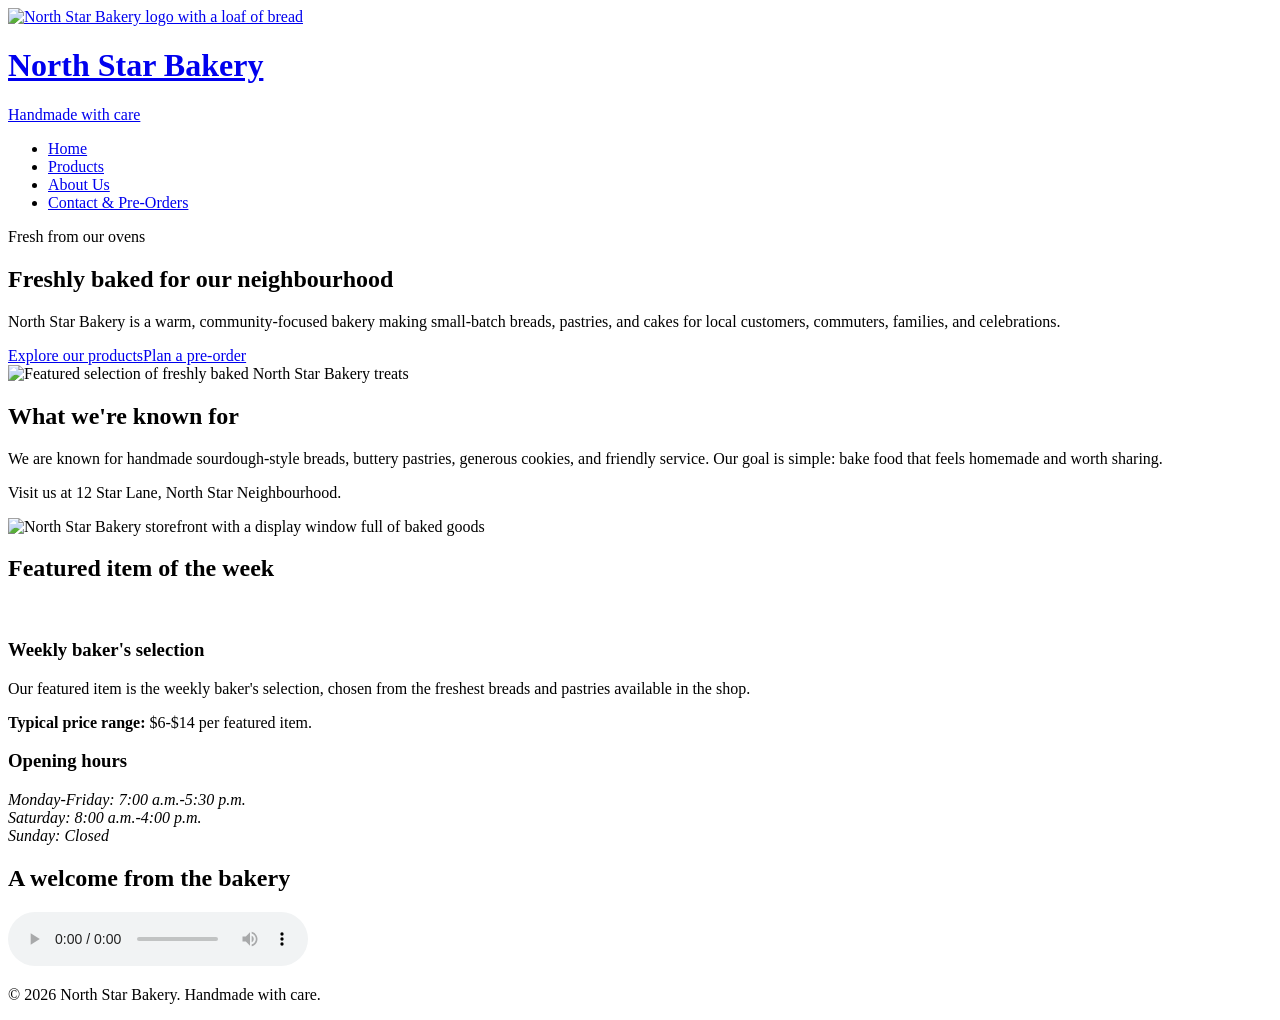
==== index.html @ 9ff2a0b4 "Add Touchstone 4 home page" ====
<!DOCTYPE html><html lang="en"><head><meta charset="UTF-8"><meta name="viewport" content="width=device-width, initial-scale=1.0"><meta name="description" content="North Star Bakery - handmade breads, pastries and celebration treats for the neighbourhood."><title>North Star Bakery | Home</title><link rel="stylesheet" href="styles.css"><script src="script.js" defer></script></head><body><header class="site-header"><div class="header-inner"><a class="brand" href="index.html"><img src="bakery-logo.png" alt="North Star Bakery logo with a loaf of bread"><span class="brand-text"><h1>North Star Bakery</h1><p>Handmade with care</p></span></a><nav class="main-nav" aria-label="Main navigation"><ul><li><a href="index.html" aria-current="page">Home</a></li><li><a href="products.html">Products</a></li><li><a href="about.html">About Us</a></li><li><a href="contact.html">Contact &amp; Pre-Orders</a></li></ul></nav></div></header><main><section class="hero"><div class="hero-copy"><p class="eyebrow">Fresh from our ovens</p><h2>Freshly baked for our neighbourhood</h2><p>North Star Bakery is a warm, community-focused bakery making small-batch breads, pastries, and cakes for local customers, commuters, families, and celebrations.</p><div class="button-row"><a class="button" href="products.html">Explore our products</a><a class="button secondary" href="contact.html">Plan a pre-order</a></div></div><div class="hero-media"><img src="bakery-feature-large.png" alt="Featured selection of freshly baked North Star Bakery treats"></div></section><section class="section section-accent"><h2>What we're known for</h2><div class="two-column"><div><p>We are known for handmade sourdough-style breads, buttery pastries, generous cookies, and friendly service. Our goal is simple: bake food that feels homemade and worth sharing.</p><p class="small-note">Visit us at 12 Star Lane, North Star Neighbourhood.</p></div><img src="bakery-storefront.png" alt="North Star Bakery storefront with a display window full of baked goods"></div></section><section class="section"><h2>Featured item of the week</h2><div class="cards"><article class="card"><picture><source srcset="bakery-feature-small.png" media="(max-width: 600px)"><img src="bakery-feature-large.png" alt="Featured selection of freshly baked North Star Bakery treats"></picture><h3>Weekly baker's selection</h3><p>Our featured item is the weekly baker's selection, chosen from the freshest breads and pastries available in the shop.</p><p><strong>Typical price range:</strong> $6-$14 per featured item.</p></article><article class="card"><h3>Opening hours</h3><address>Monday-Friday: 7:00 a.m.-5:30 p.m.<br>Saturday: 8:00 a.m.-4:00 p.m.<br>Sunday: Closed</address></article></div></section><section class="section"><h2>A welcome from the bakery</h2><div class="media-frame"><audio controls><source src="bakery-welcome.mp3" type="audio/mpeg">Your browser does not support audio playback. The North Star Bakery welcome message is available as audio in a supported browser.</audio></div></section></main><footer class="site-footer"><p>&copy; 2026 North Star Bakery. Handmade with care.</p></footer></body></html>
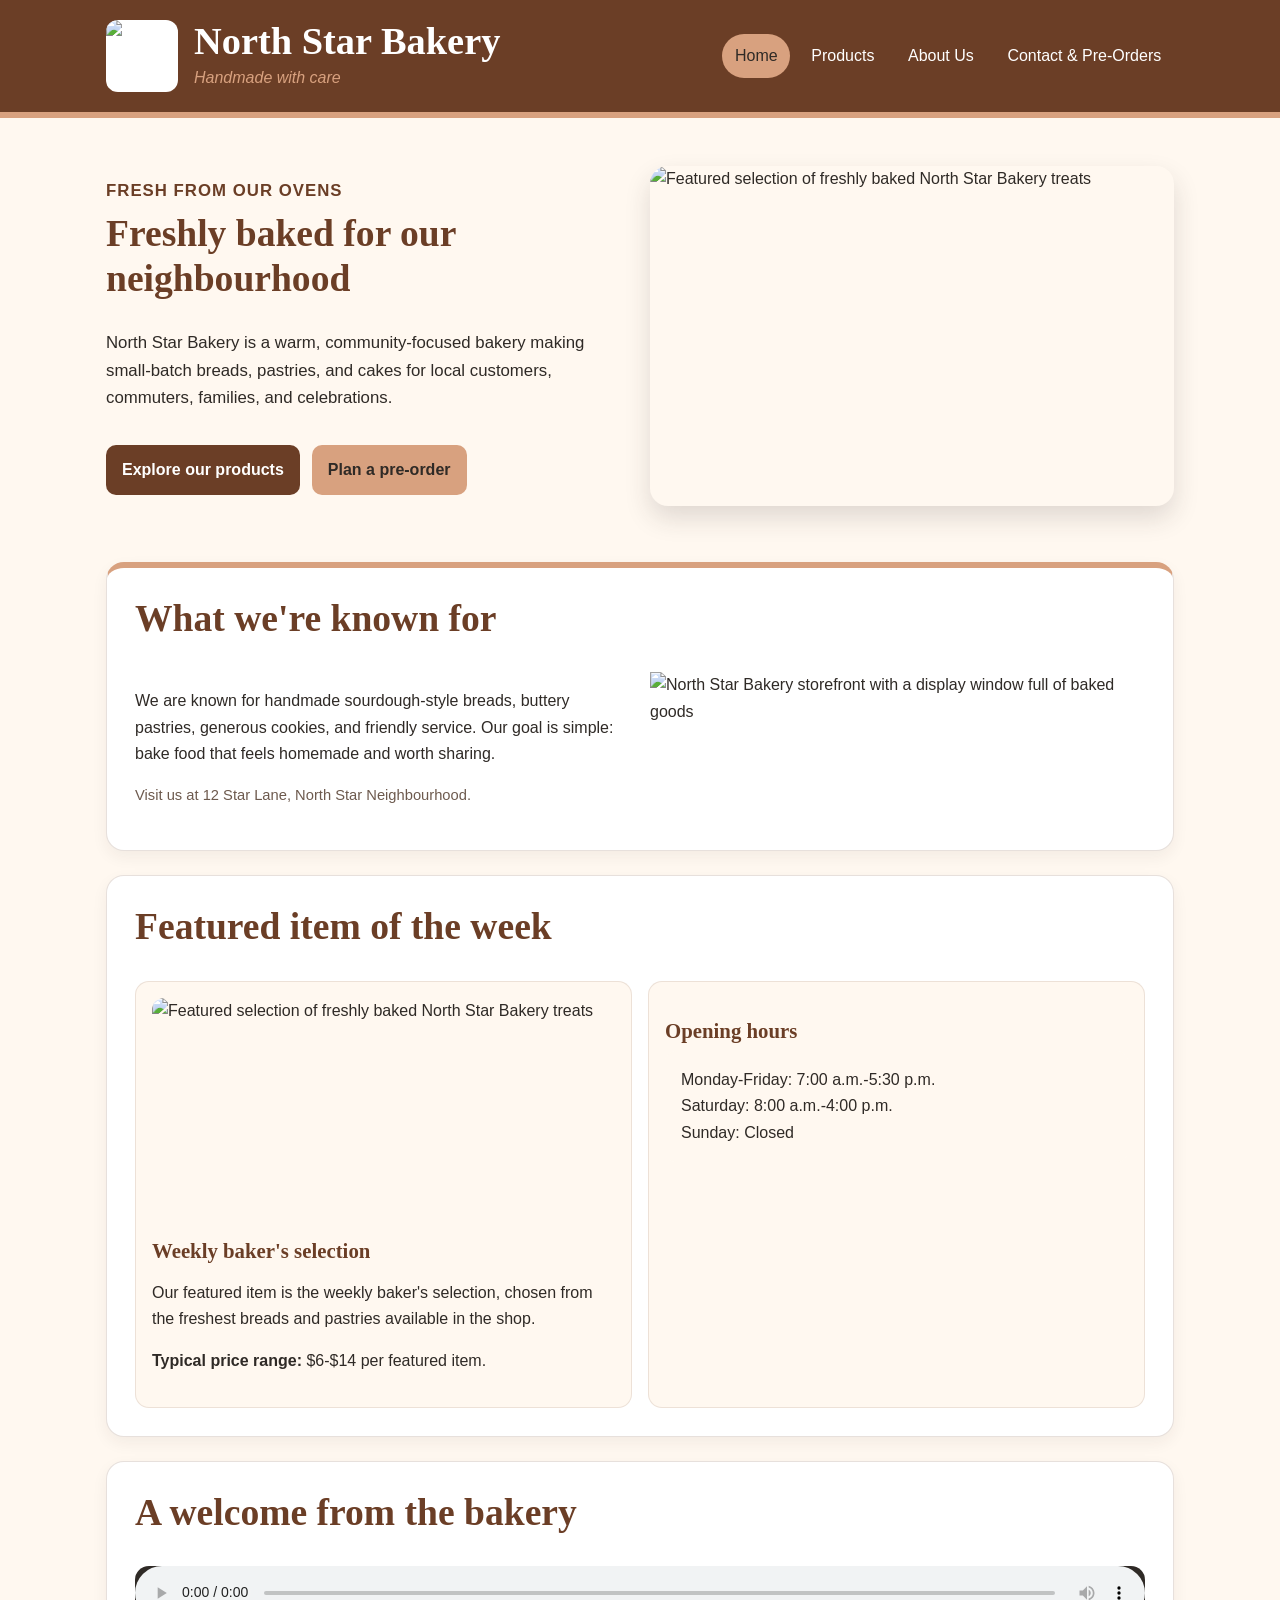
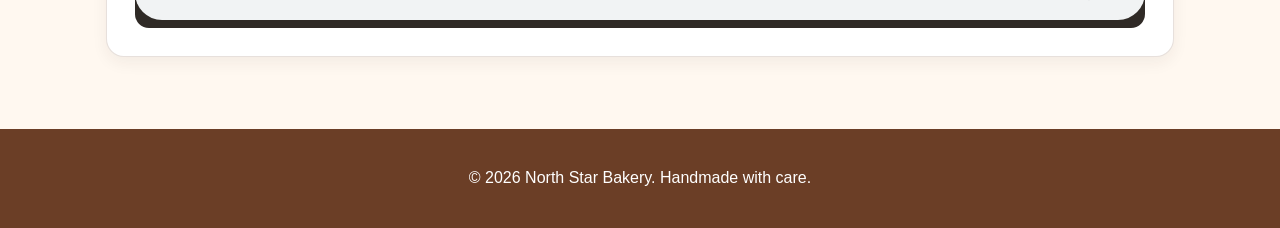
==== commit d9911b76: "Use repository-local image assets and preserve welcome audio" ====
--- a/index.html
+++ b/index.html
@@ -1 +1 @@
-<!DOCTYPE html><html lang="en"><head><meta charset="UTF-8"><meta name="viewport" content="width=device-width, initial-scale=1.0"><meta name="description" content="North Star Bakery - handmade breads, pastries and celebration treats for the neighbourhood."><title>North Star Bakery | Home</title><link rel="stylesheet" href="styles.css"><script src="script.js" defer></script></head><body><header class="site-header"><div class="header-inner"><a class="brand" href="index.html"><img src="bakery-logo.png" alt="North Star Bakery logo with a loaf of bread"><span class="brand-text"><h1>North Star Bakery</h1><p>Handmade with care</p></span></a><nav class="main-nav" aria-label="Main navigation"><ul><li><a href="index.html" aria-current="page">Home</a></li><li><a href="products.html">Products</a></li><li><a href="about.html">About Us</a></li><li><a href="contact.html">Contact &amp; Pre-Orders</a></li></ul></nav></div></header><main><section class="hero"><div class="hero-copy"><p class="eyebrow">Fresh from our ovens</p><h2>Freshly baked for our neighbourhood</h2><p>North Star Bakery is a warm, community-focused bakery making small-batch breads, pastries, and cakes for local customers, commuters, families, and celebrations.</p><div class="button-row"><a class="button" href="products.html">Explore our products</a><a class="button secondary" href="contact.html">Plan a pre-order</a></div></div><div class="hero-media"><img src="bakery-feature-large.png" alt="Featured selection of freshly baked North Star Bakery treats"></div></section><section class="section section-accent"><h2>What we're known for</h2><div class="two-column"><div><p>We are known for handmade sourdough-style breads, buttery pastries, generous cookies, and friendly service. Our goal is simple: bake food that feels homemade and worth sharing.</p><p class="small-note">Visit us at 12 Star Lane, North Star Neighbourhood.</p></div><img src="bakery-storefront.png" alt="North Star Bakery storefront with a display window full of baked goods"></div></section><section class="section"><h2>Featured item of the week</h2><div class="cards"><article class="card"><picture><source srcset="bakery-feature-small.png" media="(max-width: 600px)"><img src="bakery-feature-large.png" alt="Featured selection of freshly baked North Star Bakery treats"></picture><h3>Weekly baker's selection</h3><p>Our featured item is the weekly baker's selection, chosen from the freshest breads and pastries available in the shop.</p><p><strong>Typical price range:</strong> $6-$14 per featured item.</p></article><article class="card"><h3>Opening hours</h3><address>Monday-Friday: 7:00 a.m.-5:30 p.m.<br>Saturday: 8:00 a.m.-4:00 p.m.<br>Sunday: Closed</address></article></div></section><section class="section"><h2>A welcome from the bakery</h2><div class="media-frame"><audio controls><source src="bakery-welcome.mp3" type="audio/mpeg">Your browser does not support audio playback. The North Star Bakery welcome message is available as audio in a supported browser.</audio></div></section></main><footer class="site-footer"><p>&copy; 2026 North Star Bakery. Handmade with care.</p></footer></body></html>+<!DOCTYPE html><html lang="en"><head><meta charset="UTF-8"><meta name="viewport" content="width=device-width, initial-scale=1.0"><meta name="description" content="North Star Bakery - handmade breads, pastries and celebration treats for the neighbourhood."><title>North Star Bakery | Home</title><link rel="stylesheet" href="styles.css"><script src="script.js" defer></script></head><body><header class="site-header"><div class="header-inner"><a class="brand" href="index.html"><img src="bakery-logo.svg" alt="North Star Bakery logo with a loaf of bread"><span class="brand-text"><h1>North Star Bakery</h1><p>Handmade with care</p></span></a><nav class="main-nav" aria-label="Main navigation"><ul><li><a href="index.html" aria-current="page">Home</a></li><li><a href="products.html">Products</a></li><li><a href="about.html">About Us</a></li><li><a href="contact.html">Contact &amp; Pre-Orders</a></li></ul></nav></div></header><main><section class="hero"><div class="hero-copy"><p class="eyebrow">Fresh from our ovens</p><h2>Freshly baked for our neighbourhood</h2><p>North Star Bakery is a warm, community-focused bakery making small-batch breads, pastries, and cakes for local customers, commuters, families, and celebrations.</p><div class="button-row"><a class="button" href="products.html">Explore our products</a><a class="button secondary" href="contact.html">Plan a pre-order</a></div></div><div class="hero-media"><img src="bakery-feature-large.svg" alt="Featured selection of freshly baked North Star Bakery treats"></div></section><section class="section section-accent"><h2>What we're known for</h2><div class="two-column"><div><p>We are known for handmade sourdough-style breads, buttery pastries, generous cookies, and friendly service. Our goal is simple: bake food that feels homemade and worth sharing.</p><p class="small-note">Visit us at 12 Star Lane, North Star Neighbourhood.</p></div><img src="bakery-storefront.svg" alt="North Star Bakery storefront with a display window full of baked goods"></div></section><section class="section"><h2>Featured item of the week</h2><div class="cards"><article class="card"><picture><source srcset="bakery-feature-small.svg" media="(max-width: 600px)"><img src="bakery-feature-large.svg" alt="Featured selection of freshly baked North Star Bakery treats"></picture><h3>Weekly baker's selection</h3><p>Our featured item is the weekly baker's selection, chosen from the freshest breads and pastries available in the shop.</p><p><strong>Typical price range:</strong> $6-$14 per featured item.</p></article><article class="card"><h3>Opening hours</h3><address>Monday-Friday: 7:00 a.m.-5:30 p.m.<br>Saturday: 8:00 a.m.-4:00 p.m.<br>Sunday: Closed</address></article></div></section><section class="section"><h2>A welcome from the bakery</h2><div class="media-frame"><audio controls><source src="https://akalzh.github.io/north-star-bakery-touchstone3/bakery-welcome.mp3" type="audio/mpeg">Your browser does not support audio playback. The North Star Bakery welcome message is available in a supported browser.</audio></div></section></main><footer class="site-footer"><p>&copy; 2026 North Star Bakery. Handmade with care.</p></footer></body></html>
--- a/styles.css
+++ b/styles.css
@@ -0,0 +1 @@
+:root{--cream:#FFF8F0;--brown:#6B3E26;--peach:#D8A17F;--charcoal:#2F2A26;--white:#FFFFFF;--max-width:1100px}*{box-sizing:border-box}html{scroll-behavior:smooth}body{margin:0;background:var(--cream);color:var(--charcoal);font-family:Arial,Helvetica,sans-serif;line-height:1.65}img,video{max-width:100%;display:block}a{color:var(--brown)}a:focus-visible,button:focus-visible,input:focus-visible,select:focus-visible,textarea:focus-visible{outline:3px solid var(--peach);outline-offset:2px}.site-header{background:var(--brown);color:var(--white);border-bottom:6px solid var(--peach)}.header-inner{max-width:var(--max-width);margin:0 auto;padding:1.25rem 1rem}.brand{display:flex;align-items:center;gap:1rem;text-decoration:none;color:var(--white)}.brand img{width:72px;height:72px;object-fit:contain;background:var(--white);border-radius:12px}.brand-text h1{margin:0;font-family:Georgia,"Times New Roman",serif;font-size:clamp(1.65rem,5vw,2.4rem);line-height:1.05}.brand-text p{margin:.25rem 0 0;color:var(--peach);font-style:italic}.main-nav ul{list-style:none;display:flex;flex-wrap:wrap;gap:.5rem;margin:1rem 0 0;padding:0}.main-nav a{display:block;padding:.55rem .8rem;border-radius:999px;color:var(--white);text-decoration:none}.main-nav a:hover,.main-nav a[aria-current="page"]{background:var(--peach);color:var(--charcoal)}main{max-width:var(--max-width);margin:0 auto;padding:1.25rem 1rem 3rem}.hero{display:flex;flex-direction:column;gap:1.25rem;align-items:stretch;padding:1rem 0 2rem}.hero-copy{display:flex;flex-direction:column;justify-content:center}.eyebrow{margin:0 0 .4rem;color:var(--brown);font-weight:700;letter-spacing:.06em;text-transform:uppercase;font-size:.82rem}h2,h3{font-family:Georgia,"Times New Roman",serif;color:var(--brown);line-height:1.2}h2{font-size:clamp(1.65rem,4vw,2.35rem);margin-top:0}h3{font-size:1.3rem}.hero h2{margin-bottom:.7rem}.hero p{font-size:1.05rem}.button-row{display:flex;flex-wrap:wrap;gap:.75rem;margin-top:1rem}.button{display:inline-block;padding:.75rem 1rem;border-radius:10px;background:var(--brown);color:var(--white);font-weight:700;text-decoration:none}.button.secondary{background:var(--peach);color:var(--charcoal)}.hero-media{border-radius:18px;overflow:hidden;box-shadow:0 12px 26px rgba(47,42,38,.15)}.hero-media img{width:100%;height:100%;object-fit:cover}.section{margin:1.5rem 0;padding:1.4rem;background:var(--white);border:1px solid rgba(107,62,38,.16);border-radius:18px;box-shadow:0 6px 16px rgba(47,42,38,.06)}.section-accent{border-top:6px solid var(--peach)}.cards{display:flex;flex-direction:column;gap:1rem}.card{flex:1 1 0;padding:1rem;background:var(--cream);border-radius:14px;border:1px solid rgba(107,62,38,.12)}.card img{width:100%;height:220px;object-fit:cover;border-radius:12px;margin-bottom:.9rem}.card h3{margin-bottom:.45rem}.product-list{display:flex;flex-direction:column;gap:.9rem}.product-item{padding:1rem;border-left:4px solid var(--peach);background:var(--cream);border-radius:8px}.product-item strong{color:var(--brown)}figure{margin:0}figcaption{margin-top:.7rem;font-style:italic;color:#5d4c43}address{font-style:normal;background:var(--cream);border-radius:12px;padding:1rem}.media-frame{border-radius:14px;overflow:hidden;background:var(--charcoal)}.media-frame audio,.media-frame video{width:100%}form{display:flex;flex-direction:column;gap:1rem}fieldset{border:2px solid rgba(107,62,38,.22);border-radius:12px;padding:1rem}legend{padding:0 .5rem;font-family:Georgia,"Times New Roman",serif;font-weight:700;color:var(--brown)}label{display:inline-block;margin-bottom:.35rem;font-weight:700}input,select,textarea{width:100%;border:1px solid #B9AAA0;border-radius:8px;padding:.7rem .75rem;font:inherit;color:var(--charcoal);background:var(--white)}textarea{resize:vertical}button{border:0;cursor:pointer;font:inherit}.site-footer{background:var(--brown);color:var(--white);text-align:center;padding:1.25rem 1rem}.small-note{color:#6d5a4e;font-size:.92rem}.filter-panel{display:grid;gap:.5rem;margin:1rem 0;padding:1rem;background:var(--cream);border:1px solid rgba(107,62,38,.16);border-radius:12px}.filter-panel label{margin:0}.filter-panel select{max-width:420px}.product-card{display:flex;align-items:center;justify-content:space-between;gap:1rem}.product-card p{margin:.25rem 0}.favorite-button{background:var(--peach);color:var(--charcoal);padding:.65rem .8rem;border-radius:8px;font-weight:700;white-space:nowrap}.favorite-button[aria-pressed="true"]{background:var(--brown);color:var(--white)}.field-error{display:block;margin-top:.3rem;color:#8a1c1c;font-weight:700;font-size:.92rem}.form-message{margin:0;font-weight:700}.form-message.error{color:#8a1c1c}.form-message.success{color:#2e5d34}@media (min-width:720px){.header-inner{display:flex;align-items:center;justify-content:space-between;gap:1.5rem}.main-nav ul{justify-content:flex-end;margin-top:0}.hero{flex-direction:row;align-items:stretch}.hero-copy,.hero-media{flex:1 1 0}.hero-media{min-height:340px}.cards{flex-direction:row}.product-list{flex-direction:row;flex-wrap:wrap}.product-item{flex:1 1 45%}.two-column{display:flex;gap:1.25rem;align-items:flex-start}.two-column>*{flex:1 1 0}.filter-panel{grid-template-columns:auto minmax(220px,420px);align-items:center}.filter-panel .small-note{grid-column:1/-1}.product-card{flex-basis:100%}}@media (min-width:1000px){main{padding-top:2rem}.section{padding:1.75rem}}
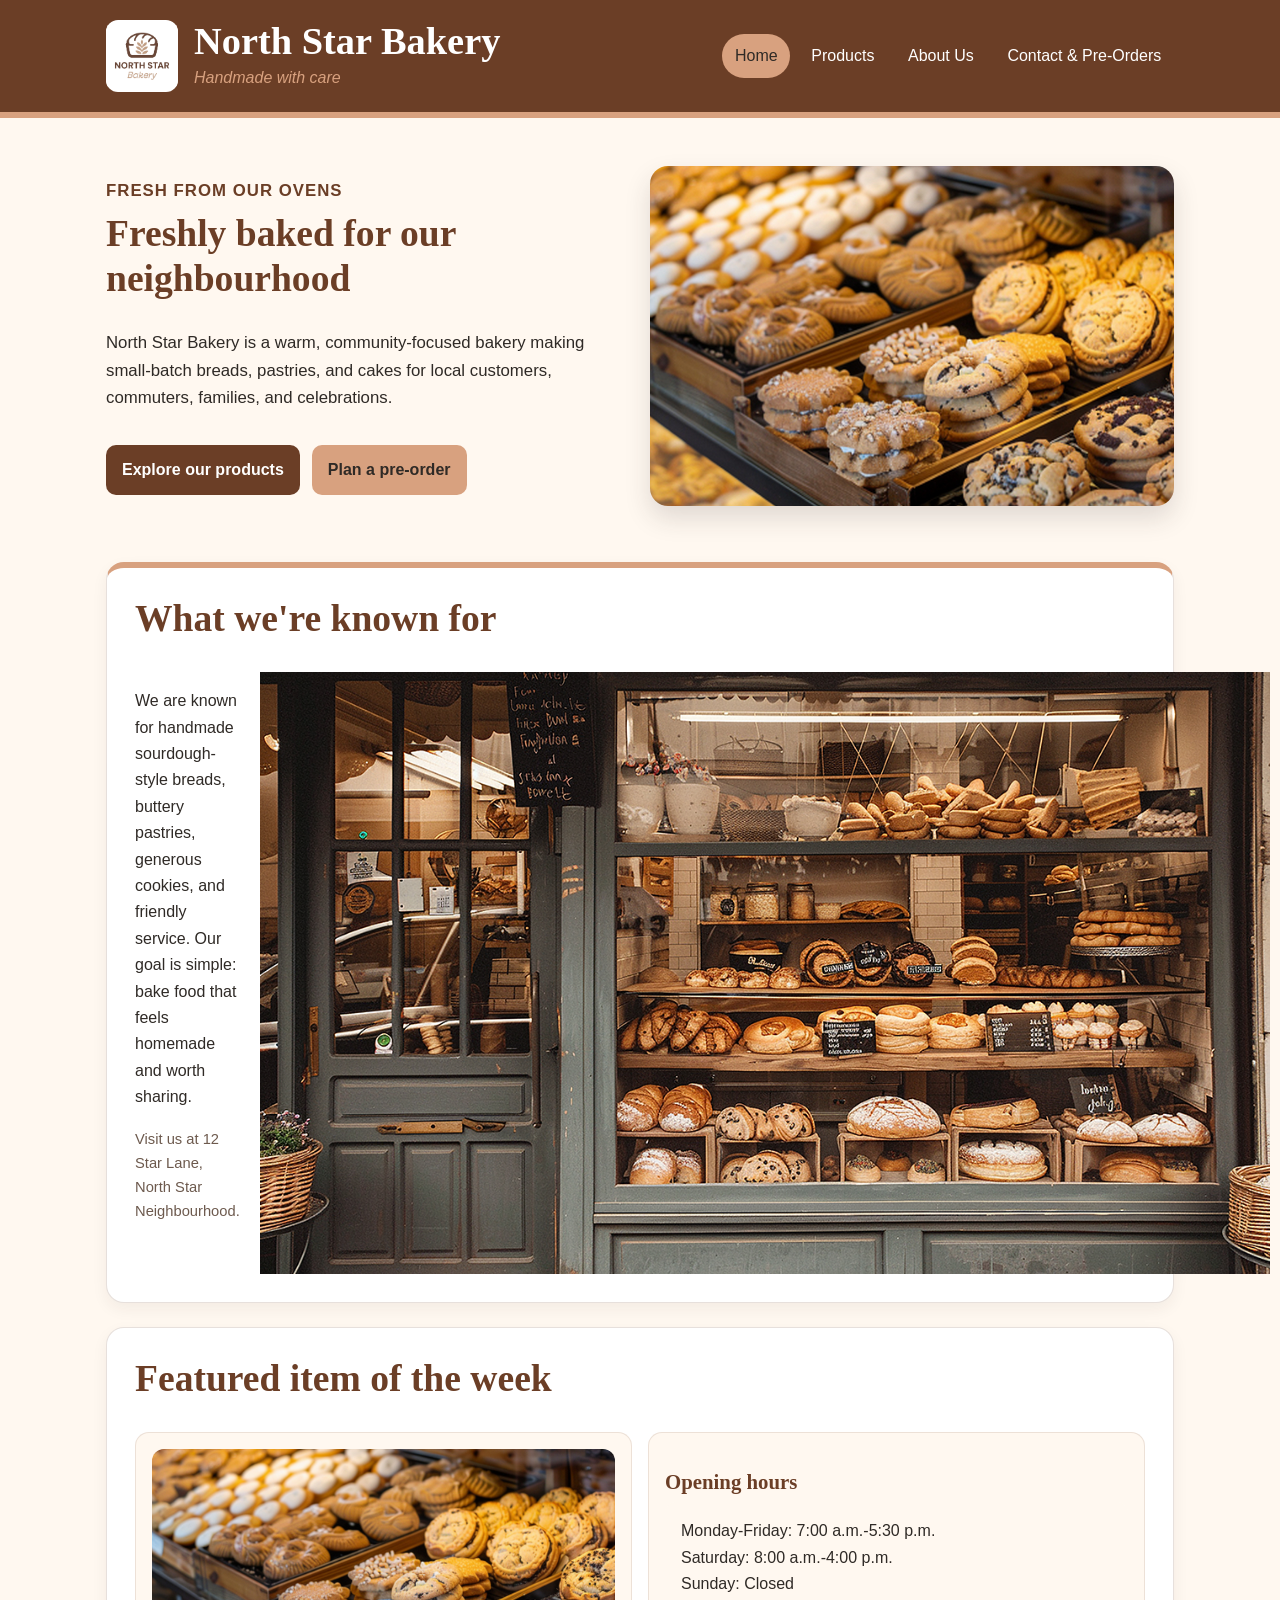
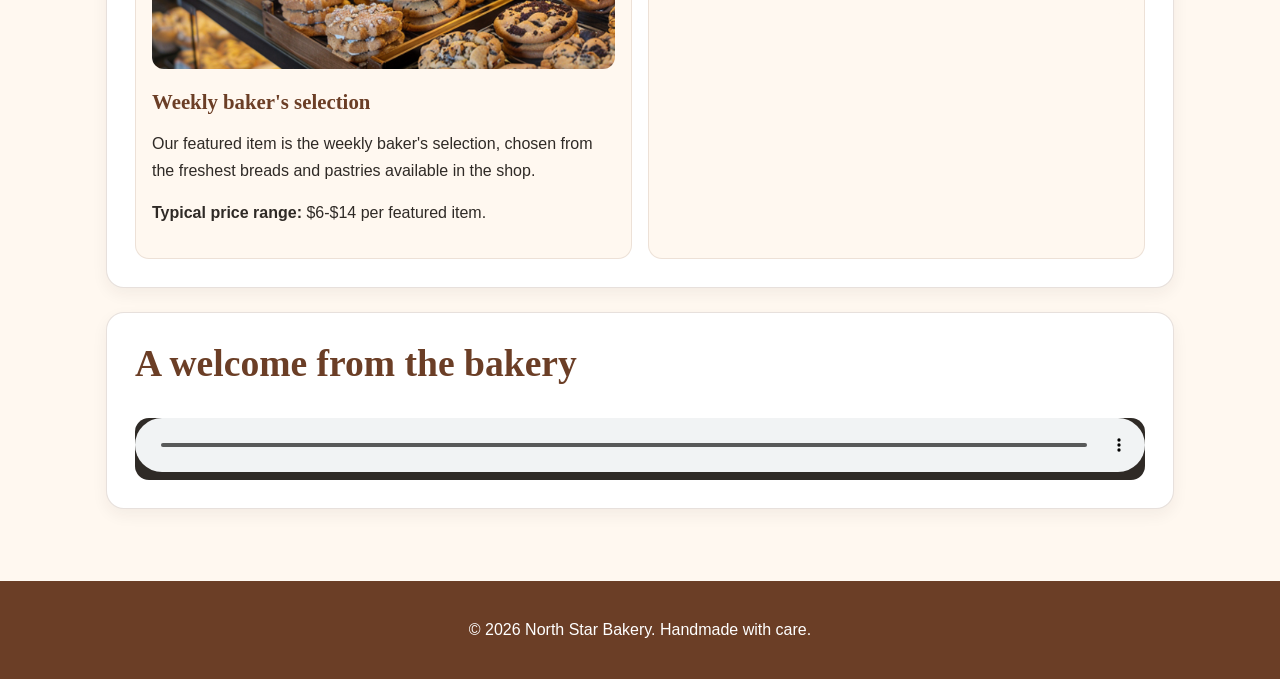
==== commit 138d1d1f: "Use local Touchstone 4 image and audio assets" ====
--- a/index.html
+++ b/index.html
@@ -1 +1,16 @@
-<!DOCTYPE html><html lang="en"><head><meta charset="UTF-8"><meta name="viewport" content="width=device-width, initial-scale=1.0"><meta name="description" content="North Star Bakery - handmade breads, pastries and celebration treats for the neighbourhood."><title>North Star Bakery | Home</title><link rel="stylesheet" href="styles.css"><script src="script.js" defer></script></head><body><header class="site-header"><div class="header-inner"><a class="brand" href="index.html"><img src="bakery-logo.svg" alt="North Star Bakery logo with a loaf of bread"><span class="brand-text"><h1>North Star Bakery</h1><p>Handmade with care</p></span></a><nav class="main-nav" aria-label="Main navigation"><ul><li><a href="index.html" aria-current="page">Home</a></li><li><a href="products.html">Products</a></li><li><a href="about.html">About Us</a></li><li><a href="contact.html">Contact &amp; Pre-Orders</a></li></ul></nav></div></header><main><section class="hero"><div class="hero-copy"><p class="eyebrow">Fresh from our ovens</p><h2>Freshly baked for our neighbourhood</h2><p>North Star Bakery is a warm, community-focused bakery making small-batch breads, pastries, and cakes for local customers, commuters, families, and celebrations.</p><div class="button-row"><a class="button" href="products.html">Explore our products</a><a class="button secondary" href="contact.html">Plan a pre-order</a></div></div><div class="hero-media"><img src="bakery-feature-large.svg" alt="Featured selection of freshly baked North Star Bakery treats"></div></section><section class="section section-accent"><h2>What we're known for</h2><div class="two-column"><div><p>We are known for handmade sourdough-style breads, buttery pastries, generous cookies, and friendly service. Our goal is simple: bake food that feels homemade and worth sharing.</p><p class="small-note">Visit us at 12 Star Lane, North Star Neighbourhood.</p></div><img src="bakery-storefront.svg" alt="North Star Bakery storefront with a display window full of baked goods"></div></section><section class="section"><h2>Featured item of the week</h2><div class="cards"><article class="card"><picture><source srcset="bakery-feature-small.svg" media="(max-width: 600px)"><img src="bakery-feature-large.svg" alt="Featured selection of freshly baked North Star Bakery treats"></picture><h3>Weekly baker's selection</h3><p>Our featured item is the weekly baker's selection, chosen from the freshest breads and pastries available in the shop.</p><p><strong>Typical price range:</strong> $6-$14 per featured item.</p></article><article class="card"><h3>Opening hours</h3><address>Monday-Friday: 7:00 a.m.-5:30 p.m.<br>Saturday: 8:00 a.m.-4:00 p.m.<br>Sunday: Closed</address></article></div></section><section class="section"><h2>A welcome from the bakery</h2><div class="media-frame"><audio controls><source src="https://akalzh.github.io/north-star-bakery-touchstone3/bakery-welcome.mp3" type="audio/mpeg">Your browser does not support audio playback. The North Star Bakery welcome message is available in a supported browser.</audio></div></section></main><footer class="site-footer"><p>&copy; 2026 North Star Bakery. Handmade with care.</p></footer></body></html>+<!DOCTYPE html>
+<html lang="en">
+<head>
+<meta charset="UTF-8"><meta name="viewport" content="width=device-width, initial-scale=1.0">
+<meta name="description" content="North Star Bakery - handmade breads, pastries and celebration treats for the neighbourhood.">
+<title>North Star Bakery | Home</title><link rel="stylesheet" href="styles.css"><script src="script.js" defer></script>
+</head>
+<body>
+<header class="site-header"><div class="header-inner"><a class="brand" href="index.html"><img src="bakery-logo.png" alt="North Star Bakery logo with a loaf of bread"><span class="brand-text"><h1>North Star Bakery</h1><p>Handmade with care</p></span></a><nav class="main-nav" aria-label="Main navigation"><ul><li><a href="index.html" aria-current="page">Home</a></li><li><a href="products.html">Products</a></li><li><a href="about.html">About Us</a></li><li><a href="contact.html">Contact &amp; Pre-Orders</a></li></ul></nav></div></header>
+<main>
+<section class="hero"><div class="hero-copy"><p class="eyebrow">Fresh from our ovens</p><h2>Freshly baked for our neighbourhood</h2><p>North Star Bakery is a warm, community-focused bakery making small-batch breads, pastries, and cakes for local customers, commuters, families, and celebrations.</p><div class="button-row"><a class="button" href="products.html">Explore our products</a><a class="button secondary" href="contact.html">Plan a pre-order</a></div></div><div class="hero-media"><img src="bakery-feature-large.png" alt="Featured selection of freshly baked North Star Bakery treats"></div></section>
+<section class="section section-accent"><h2>What we're known for</h2><div class="two-column"><div><p>We are known for handmade sourdough-style breads, buttery pastries, generous cookies, and friendly service. Our goal is simple: bake food that feels homemade and worth sharing.</p><p class="small-note">Visit us at 12 Star Lane, North Star Neighbourhood.</p></div><img src="bakery-storefront.png" alt="North Star Bakery storefront with a display window full of baked goods"></div></section>
+<section class="section"><h2>Featured item of the week</h2><div class="cards"><article class="card"><picture><source srcset="bakery-feature-small.png" media="(max-width: 600px)"><img src="bakery-feature-large.png" alt="Featured selection of freshly baked North Star Bakery treats"></picture><h3>Weekly baker's selection</h3><p>Our featured item is the weekly baker's selection, chosen from the freshest breads and pastries available in the shop.</p><p><strong>Typical price range:</strong> $6-$14 per featured item.</p></article><article class="card"><h3>Opening hours</h3><address>Monday-Friday: 7:00 a.m.-5:30 p.m.<br>Saturday: 8:00 a.m.-4:00 p.m.<br>Sunday: Closed</address></article></div></section>
+<section class="section"><h2>A welcome from the bakery</h2><div class="media-frame"><audio controls><source src="bakery-welcome.mp3" type="audio/mpeg">Your browser does not support audio playback. The North Star Bakery welcome message is available in a supported browser.</audio></div></section>
+</main><footer class="site-footer"><p>&copy; 2026 North Star Bakery. Handmade with care.</p></footer>
+</body></html>
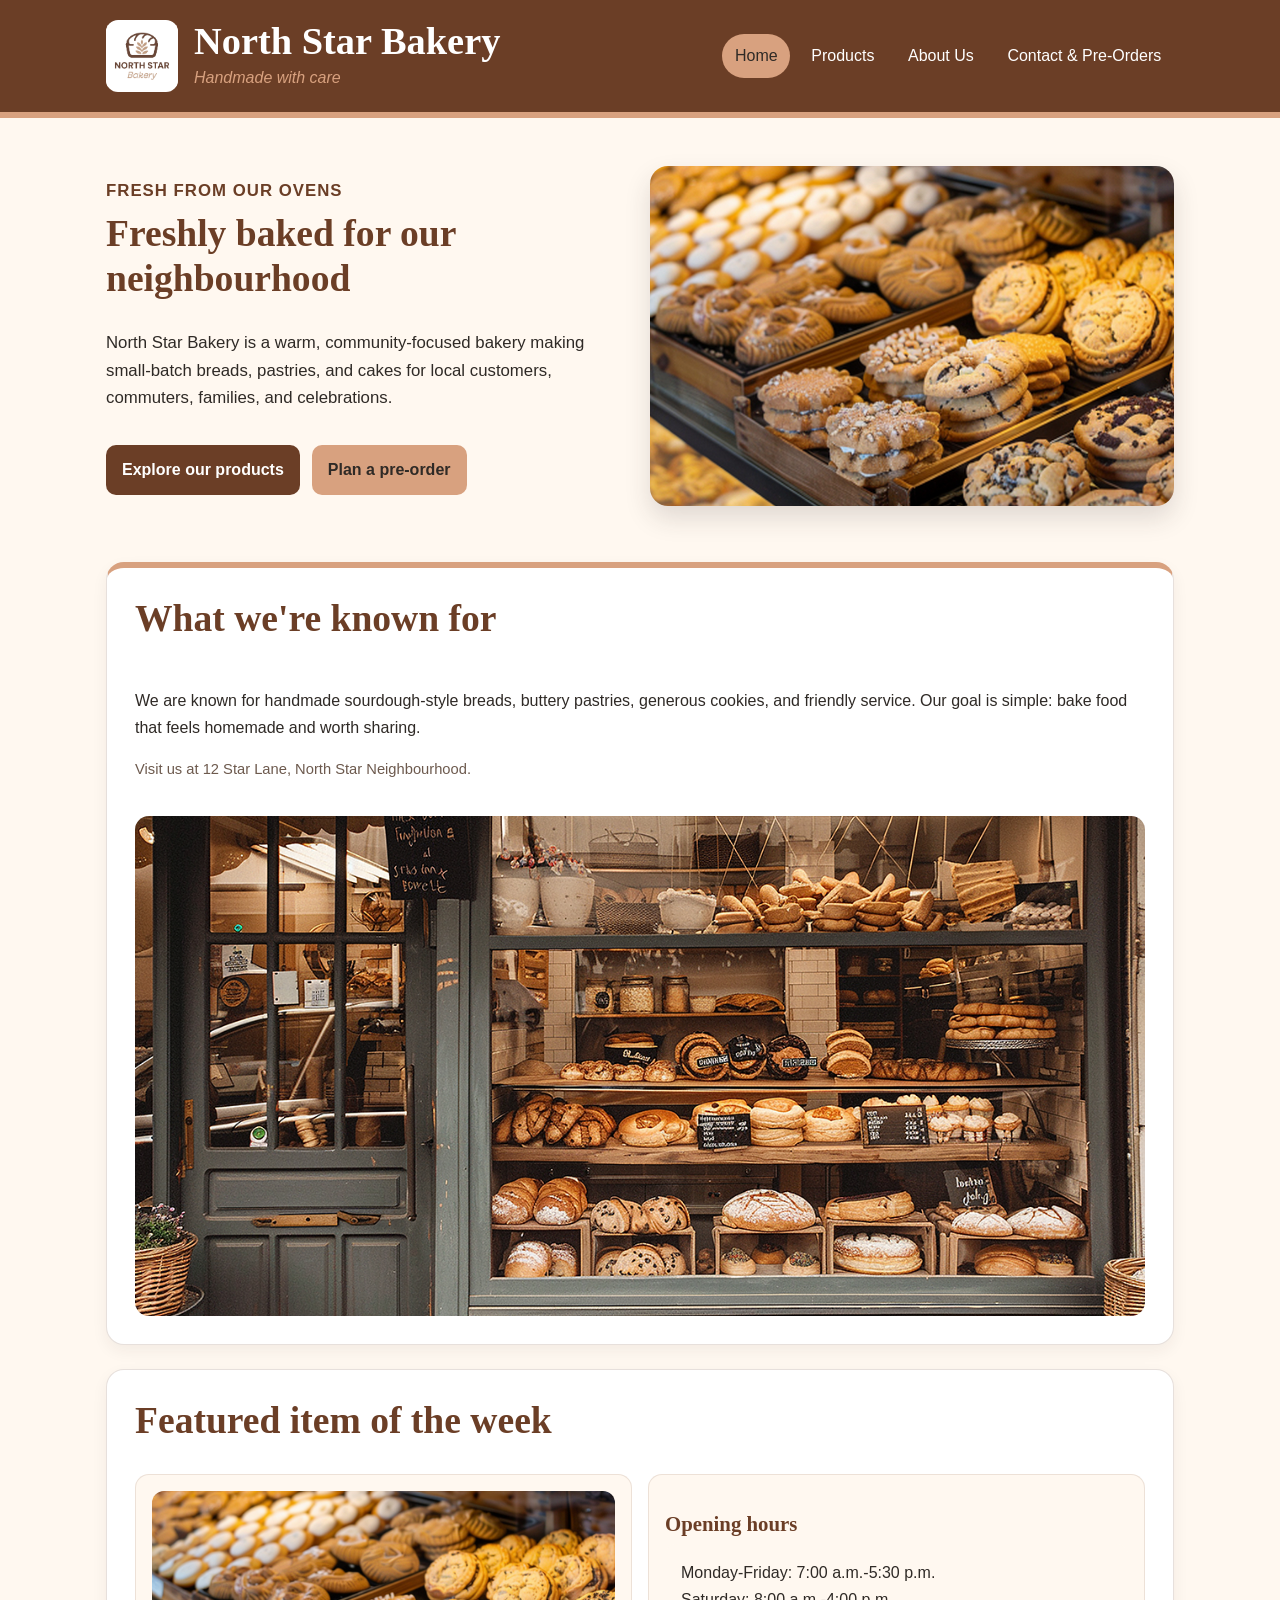
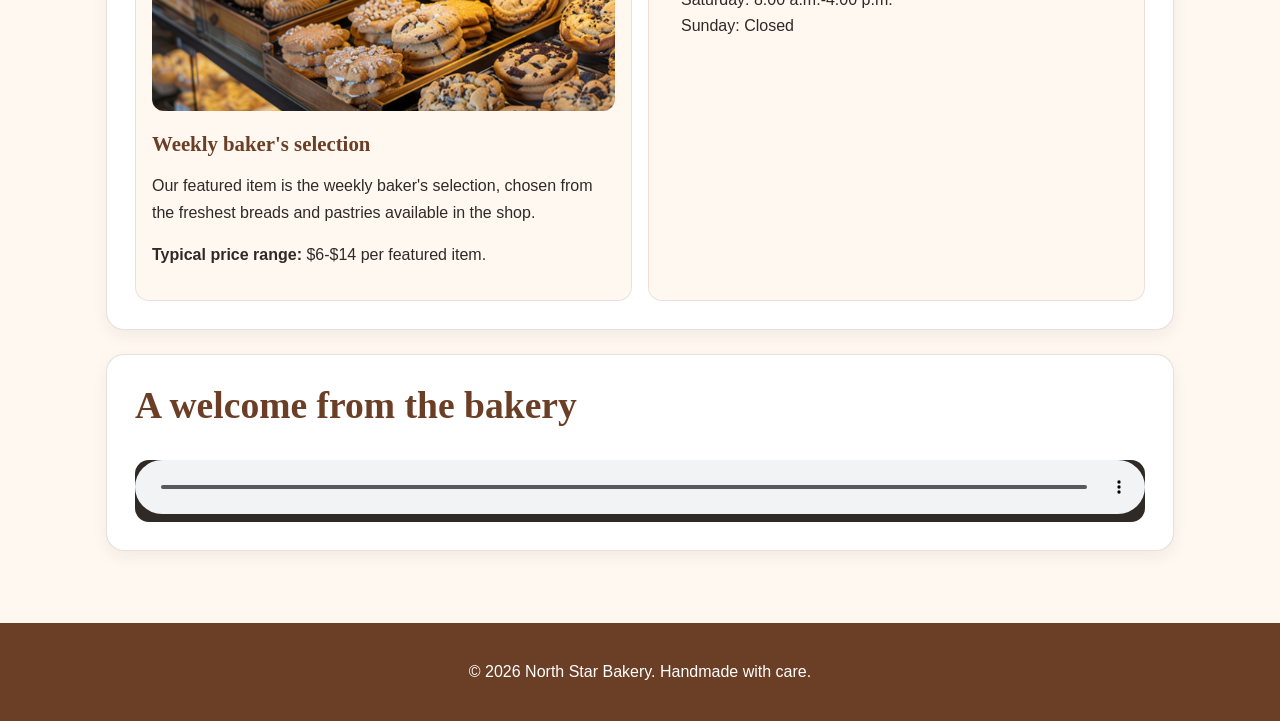
==== commit 0bffc881: "Refresh Touchstone 4 CSS cache after layout fix" ====
--- a/index.html
+++ b/index.html
@@ -3,7 +3,7 @@
 <head>
 <meta charset="UTF-8"><meta name="viewport" content="width=device-width, initial-scale=1.0">
 <meta name="description" content="North Star Bakery - handmade breads, pastries and celebration treats for the neighbourhood.">
-<title>North Star Bakery | Home</title><link rel="stylesheet" href="styles.css"><script src="script.js" defer></script>
+<title>North Star Bakery | Home</title><link rel="stylesheet" href="styles.css?v=3"><script src="script.js" defer></script>
 </head>
 <body>
 <header class="site-header"><div class="header-inner"><a class="brand" href="index.html"><img src="bakery-logo.png" alt="North Star Bakery logo with a loaf of bread"><span class="brand-text"><h1>North Star Bakery</h1><p>Handmade with care</p></span></a><nav class="main-nav" aria-label="Main navigation"><ul><li><a href="index.html" aria-current="page">Home</a></li><li><a href="products.html">Products</a></li><li><a href="about.html">About Us</a></li><li><a href="contact.html">Contact &amp; Pre-Orders</a></li></ul></nav></div></header>
--- a/styles.css
+++ b/styles.css
@@ -1 +1 @@
-:root{--cream:#FFF8F0;--brown:#6B3E26;--peach:#D8A17F;--charcoal:#2F2A26;--white:#FFFFFF;--max-width:1100px}*{box-sizing:border-box}html{scroll-behavior:smooth}body{margin:0;background:var(--cream);color:var(--charcoal);font-family:Arial,Helvetica,sans-serif;line-height:1.65}img,video{max-width:100%;display:block}a{color:var(--brown)}a:focus-visible,button:focus-visible,input:focus-visible,select:focus-visible,textarea:focus-visible{outline:3px solid var(--peach);outline-offset:2px}.site-header{background:var(--brown);color:var(--white);border-bottom:6px solid var(--peach)}.header-inner{max-width:var(--max-width);margin:0 auto;padding:1.25rem 1rem}.brand{display:flex;align-items:center;gap:1rem;text-decoration:none;color:var(--white)}.brand img{width:72px;height:72px;object-fit:contain;background:var(--white);border-radius:12px}.brand-text h1{margin:0;font-family:Georgia,"Times New Roman",serif;font-size:clamp(1.65rem,5vw,2.4rem);line-height:1.05}.brand-text p{margin:.25rem 0 0;color:var(--peach);font-style:italic}.main-nav ul{list-style:none;display:flex;flex-wrap:wrap;gap:.5rem;margin:1rem 0 0;padding:0}.main-nav a{display:block;padding:.55rem .8rem;border-radius:999px;color:var(--white);text-decoration:none}.main-nav a:hover,.main-nav a[aria-current="page"]{background:var(--peach);color:var(--charcoal)}main{max-width:var(--max-width);margin:0 auto;padding:1.25rem 1rem 3rem}.hero{display:flex;flex-direction:column;gap:1.25rem;align-items:stretch;padding:1rem 0 2rem}.hero-copy{display:flex;flex-direction:column;justify-content:center}.eyebrow{margin:0 0 .4rem;color:var(--brown);font-weight:700;letter-spacing:.06em;text-transform:uppercase;font-size:.82rem}h2,h3{font-family:Georgia,"Times New Roman",serif;color:var(--brown);line-height:1.2}h2{font-size:clamp(1.65rem,4vw,2.35rem);margin-top:0}h3{font-size:1.3rem}.hero h2{margin-bottom:.7rem}.hero p{font-size:1.05rem}.button-row{display:flex;flex-wrap:wrap;gap:.75rem;margin-top:1rem}.button{display:inline-block;padding:.75rem 1rem;border-radius:10px;background:var(--brown);color:var(--white);font-weight:700;text-decoration:none}.button.secondary{background:var(--peach);color:var(--charcoal)}.hero-media{border-radius:18px;overflow:hidden;box-shadow:0 12px 26px rgba(47,42,38,.15)}.hero-media img{width:100%;height:100%;object-fit:cover}.section{margin:1.5rem 0;padding:1.4rem;background:var(--white);border:1px solid rgba(107,62,38,.16);border-radius:18px;box-shadow:0 6px 16px rgba(47,42,38,.06)}.section-accent{border-top:6px solid var(--peach)}.cards{display:flex;flex-direction:column;gap:1rem}.card{flex:1 1 0;padding:1rem;background:var(--cream);border-radius:14px;border:1px solid rgba(107,62,38,.12)}.card img{width:100%;height:220px;object-fit:cover;border-radius:12px;margin-bottom:.9rem}.card h3{margin-bottom:.45rem}.product-list{display:flex;flex-direction:column;gap:.9rem}.product-item{padding:1rem;border-left:4px solid var(--peach);background:var(--cream);border-radius:8px}.product-item strong{color:var(--brown)}figure{margin:0}figcaption{margin-top:.7rem;font-style:italic;color:#5d4c43}address{font-style:normal;background:var(--cream);border-radius:12px;padding:1rem}.media-frame{border-radius:14px;overflow:hidden;background:var(--charcoal)}.media-frame audio,.media-frame video{width:100%}form{display:flex;flex-direction:column;gap:1rem}fieldset{border:2px solid rgba(107,62,38,.22);border-radius:12px;padding:1rem}legend{padding:0 .5rem;font-family:Georgia,"Times New Roman",serif;font-weight:700;color:var(--brown)}label{display:inline-block;margin-bottom:.35rem;font-weight:700}input,select,textarea{width:100%;border:1px solid #B9AAA0;border-radius:8px;padding:.7rem .75rem;font:inherit;color:var(--charcoal);background:var(--white)}textarea{resize:vertical}button{border:0;cursor:pointer;font:inherit}.site-footer{background:var(--brown);color:var(--white);text-align:center;padding:1.25rem 1rem}.small-note{color:#6d5a4e;font-size:.92rem}.filter-panel{display:grid;gap:.5rem;margin:1rem 0;padding:1rem;background:var(--cream);border:1px solid rgba(107,62,38,.16);border-radius:12px}.filter-panel label{margin:0}.filter-panel select{max-width:420px}.product-card{display:flex;align-items:center;justify-content:space-between;gap:1rem}.product-card p{margin:.25rem 0}.favorite-button{background:var(--peach);color:var(--charcoal);padding:.65rem .8rem;border-radius:8px;font-weight:700;white-space:nowrap}.favorite-button[aria-pressed="true"]{background:var(--brown);color:var(--white)}.field-error{display:block;margin-top:.3rem;color:#8a1c1c;font-weight:700;font-size:.92rem}.form-message{margin:0;font-weight:700}.form-message.error{color:#8a1c1c}.form-message.success{color:#2e5d34}@media (min-width:720px){.header-inner{display:flex;align-items:center;justify-content:space-between;gap:1.5rem}.main-nav ul{justify-content:flex-end;margin-top:0}.hero{flex-direction:row;align-items:stretch}.hero-copy,.hero-media{flex:1 1 0}.hero-media{min-height:340px}.cards{flex-direction:row}.product-list{flex-direction:row;flex-wrap:wrap}.product-item{flex:1 1 45%}.two-column{display:flex;gap:1.25rem;align-items:flex-start}.two-column>*{flex:1 1 0}.filter-panel{grid-template-columns:auto minmax(220px,420px);align-items:center}.filter-panel .small-note{grid-column:1/-1}.product-card{flex-basis:100%}}@media (min-width:1000px){main{padding-top:2rem}.section{padding:1.75rem}}
+:root{--cream:#FFF8F0;--brown:#6B3E26;--peach:#D8A17F;--charcoal:#2F2A26;--white:#FFFFFF;--max-width:1100px}*{box-sizing:border-box}html{scroll-behavior:smooth}body{margin:0;background:var(--cream);color:var(--charcoal);font-family:Arial,Helvetica,sans-serif;line-height:1.65}img,video{max-width:100%;display:block}a{color:var(--brown)}a:focus-visible,button:focus-visible,input:focus-visible,select:focus-visible,textarea:focus-visible{outline:3px solid var(--peach);outline-offset:2px}.site-header{background:var(--brown);color:var(--white);border-bottom:6px solid var(--peach)}.header-inner{max-width:var(--max-width);margin:0 auto;padding:1.25rem 1rem}.brand{display:flex;align-items:center;gap:1rem;text-decoration:none;color:var(--white)}.brand img{width:72px;height:72px;object-fit:contain;background:var(--white);border-radius:12px}.brand-text h1{margin:0;font-family:Georgia,"Times New Roman",serif;font-size:clamp(1.65rem,5vw,2.4rem);line-height:1.05}.brand-text p{margin:.25rem 0 0;color:var(--peach);font-style:italic}.main-nav ul{list-style:none;display:flex;flex-wrap:wrap;gap:.5rem;margin:1rem 0 0;padding:0}.main-nav a{display:block;padding:.55rem .8rem;border-radius:999px;color:var(--white);text-decoration:none}.main-nav a:hover,.main-nav a[aria-current="page"]{background:var(--peach);color:var(--charcoal)}main{max-width:var(--max-width);margin:0 auto;padding:1.25rem 1rem 3rem}.hero{display:flex;flex-direction:column;gap:1.25rem;align-items:stretch;padding:1rem 0 2rem}.hero-copy{display:flex;flex-direction:column;justify-content:center}.eyebrow{margin:0 0 .4rem;color:var(--brown);font-weight:700;letter-spacing:.06em;text-transform:uppercase;font-size:.82rem}h2,h3{font-family:Georgia,"Times New Roman",serif;color:var(--brown);line-height:1.2}h2{font-size:clamp(1.65rem,4vw,2.35rem);margin-top:0}h3{font-size:1.3rem}.hero h2{margin-bottom:.7rem}.hero p{font-size:1.05rem}.button-row{display:flex;flex-wrap:wrap;gap:.75rem;margin-top:1rem}.button{display:inline-block;padding:.75rem 1rem;border-radius:10px;background:var(--brown);color:var(--white);font-weight:700;text-decoration:none}.button.secondary{background:var(--peach);color:var(--charcoal)}.hero-media{border-radius:18px;overflow:hidden;box-shadow:0 12px 26px rgba(47,42,38,.15)}.hero-media img{width:100%;height:100%;object-fit:cover}.section{margin:1.5rem 0;padding:1.4rem;background:var(--white);border:1px solid rgba(107,62,38,.16);border-radius:18px;box-shadow:0 6px 16px rgba(47,42,38,.06)}.section-accent{border-top:6px solid var(--peach)}.cards{display:flex;flex-direction:column;gap:1rem}.card{flex:1 1 0;padding:1rem;background:var(--cream);border-radius:14px;border:1px solid rgba(107,62,38,.12)}.card img{width:100%;height:220px;object-fit:cover;border-radius:12px;margin-bottom:.9rem}.card h3{margin-bottom:.45rem}.product-list{display:flex;flex-direction:column;gap:.9rem}.product-item{padding:1rem;border-left:4px solid var(--peach);background:var(--cream);border-radius:8px}.product-item strong{color:var(--brown)}figure{margin:0}figcaption{margin-top:.7rem;font-style:italic;color:#5d4c43}address{font-style:normal;background:var(--cream);border-radius:12px;padding:1rem}.media-frame{border-radius:14px;overflow:hidden;background:var(--charcoal)}.media-frame audio,.media-frame video{width:100%}form{display:flex;flex-direction:column;gap:1rem}fieldset{border:2px solid rgba(107,62,38,.22);border-radius:12px;padding:1rem}legend{padding:0 .5rem;font-family:Georgia,"Times New Roman",serif;font-weight:700;color:var(--brown)}label{display:inline-block;margin-bottom:.35rem;font-weight:700}input,select,textarea{width:100%;border:1px solid #B9AAA0;border-radius:8px;padding:.7rem .75rem;font:inherit;color:var(--charcoal);background:var(--white)}textarea{resize:vertical}button{border:0;cursor:pointer;font:inherit}.site-footer{background:var(--brown);color:var(--white);text-align:center;padding:1.25rem 1rem}.small-note{color:#6d5a4e;font-size:.92rem}.filter-panel{display:grid;gap:.5rem;margin:1rem 0;padding:1rem;background:var(--cream);border:1px solid rgba(107,62,38,.16);border-radius:12px}.filter-panel label{margin:0}.filter-panel select{max-width:420px}.product-card{display:flex;align-items:center;justify-content:space-between;gap:1rem}.product-card p{margin:.25rem 0}.favorite-button{background:var(--peach);color:var(--charcoal);padding:.65rem .8rem;border-radius:8px;font-weight:700;white-space:nowrap}.favorite-button[aria-pressed="true"]{background:var(--brown);color:var(--white)}.field-error{display:block;margin-top:.3rem;color:#8a1c1c;font-weight:700;font-size:.92rem}.form-message{margin:0;font-weight:700}.form-message.error{color:#8a1c1c}.form-message.success{color:#2e5d34}@media (min-width:720px){.header-inner{display:flex;align-items:center;justify-content:space-between;gap:1.5rem}.main-nav ul{justify-content:flex-end;margin-top:0}.hero{flex-direction:row;align-items:stretch}.hero-copy,.hero-media{flex:1 1 0}.hero-media{min-height:340px}.cards{flex-direction:row}.product-list{flex-direction:row;flex-wrap:wrap}.product-item{flex:1 1 45%}.two-column{display:flex;gap:1.25rem;align-items:flex-start}.two-column>*{flex:1 1 0}.filter-panel{grid-template-columns:auto minmax(220px,420px);align-items:center}.filter-panel .small-note{grid-column:1/-1}.product-card{flex-basis:100%}}@media (min-width:1000px){main{padding-top:2rem}.section{padding:1.75rem}}.section-accent .two-column{display:flex;flex-direction:column;gap:1.25rem}.section-accent .two-column>div,.section-accent .two-column>img{flex:none;width:100%;min-width:0}.section-accent .two-column>img{height:500px;object-fit:cover;border-radius:14px}@media (max-width:719px){.section-accent .two-column>img{height:auto}.section-accent .two-column{gap:1rem}}
